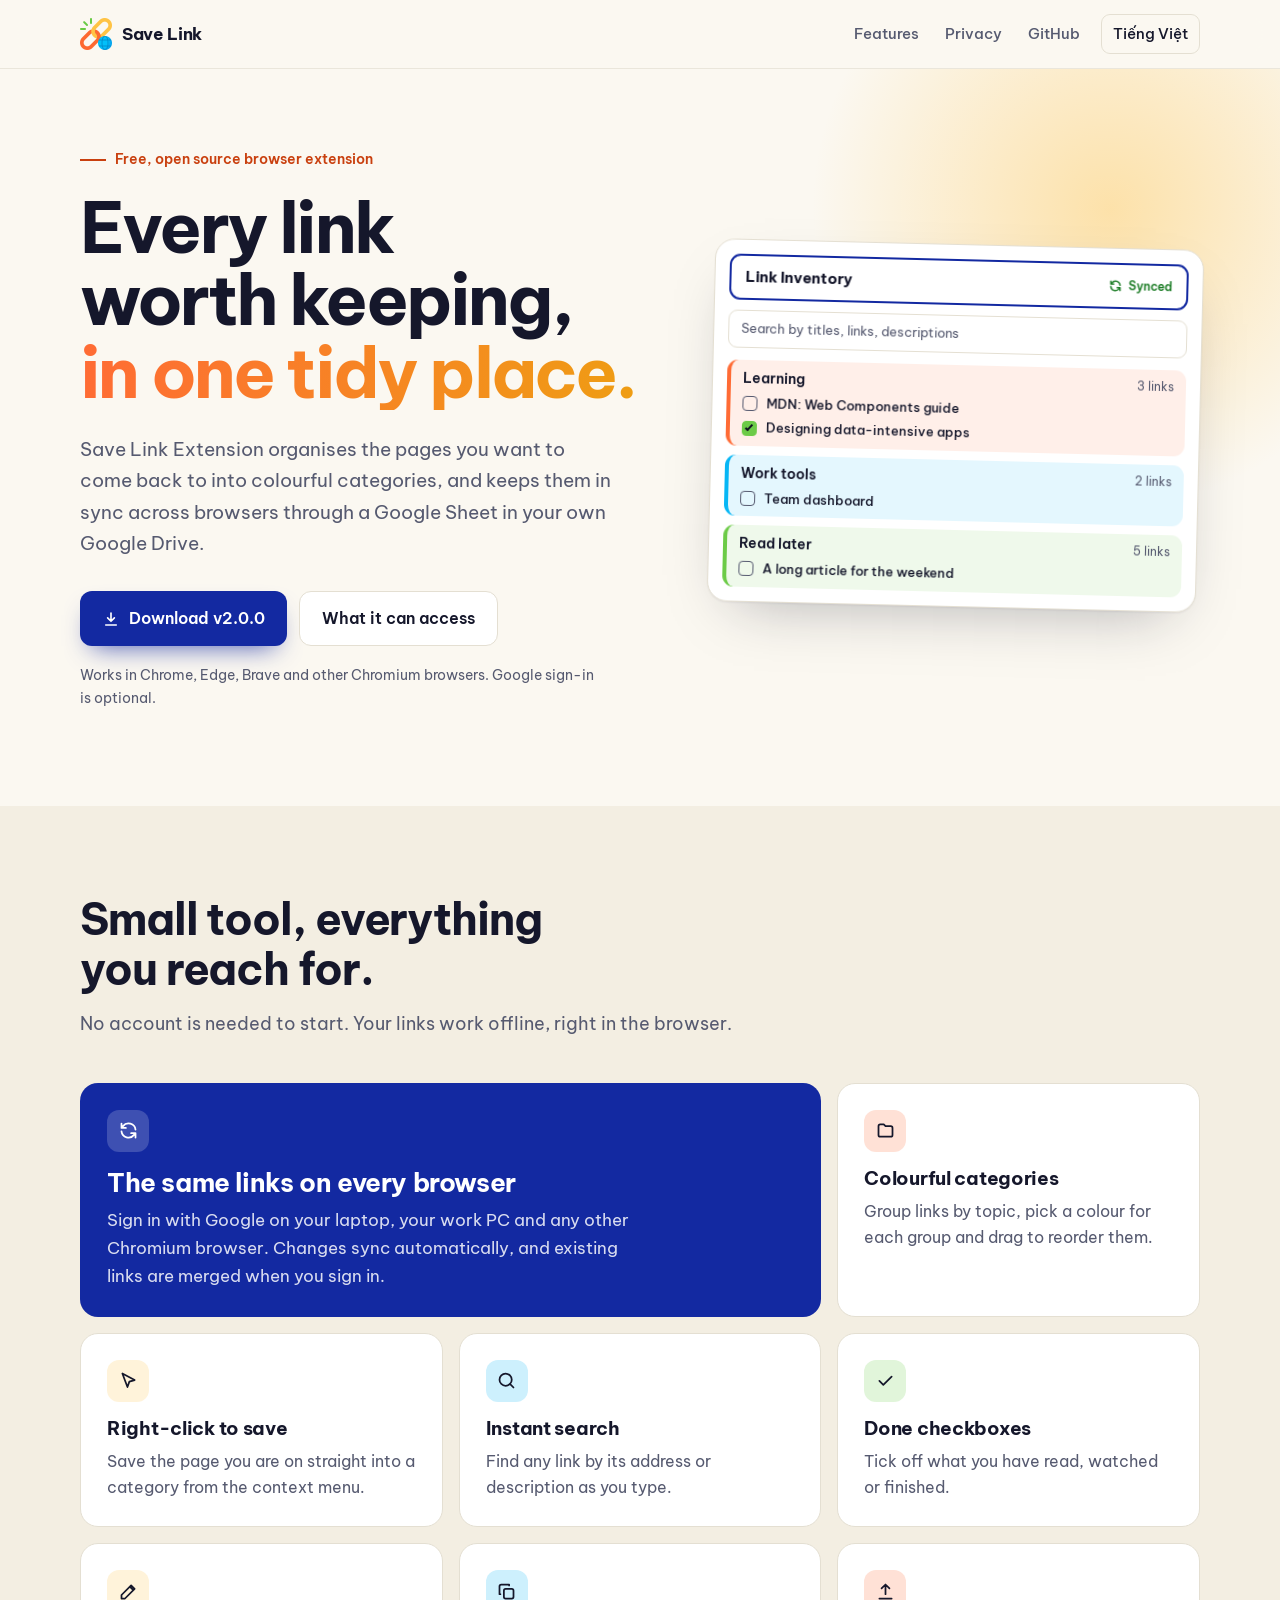
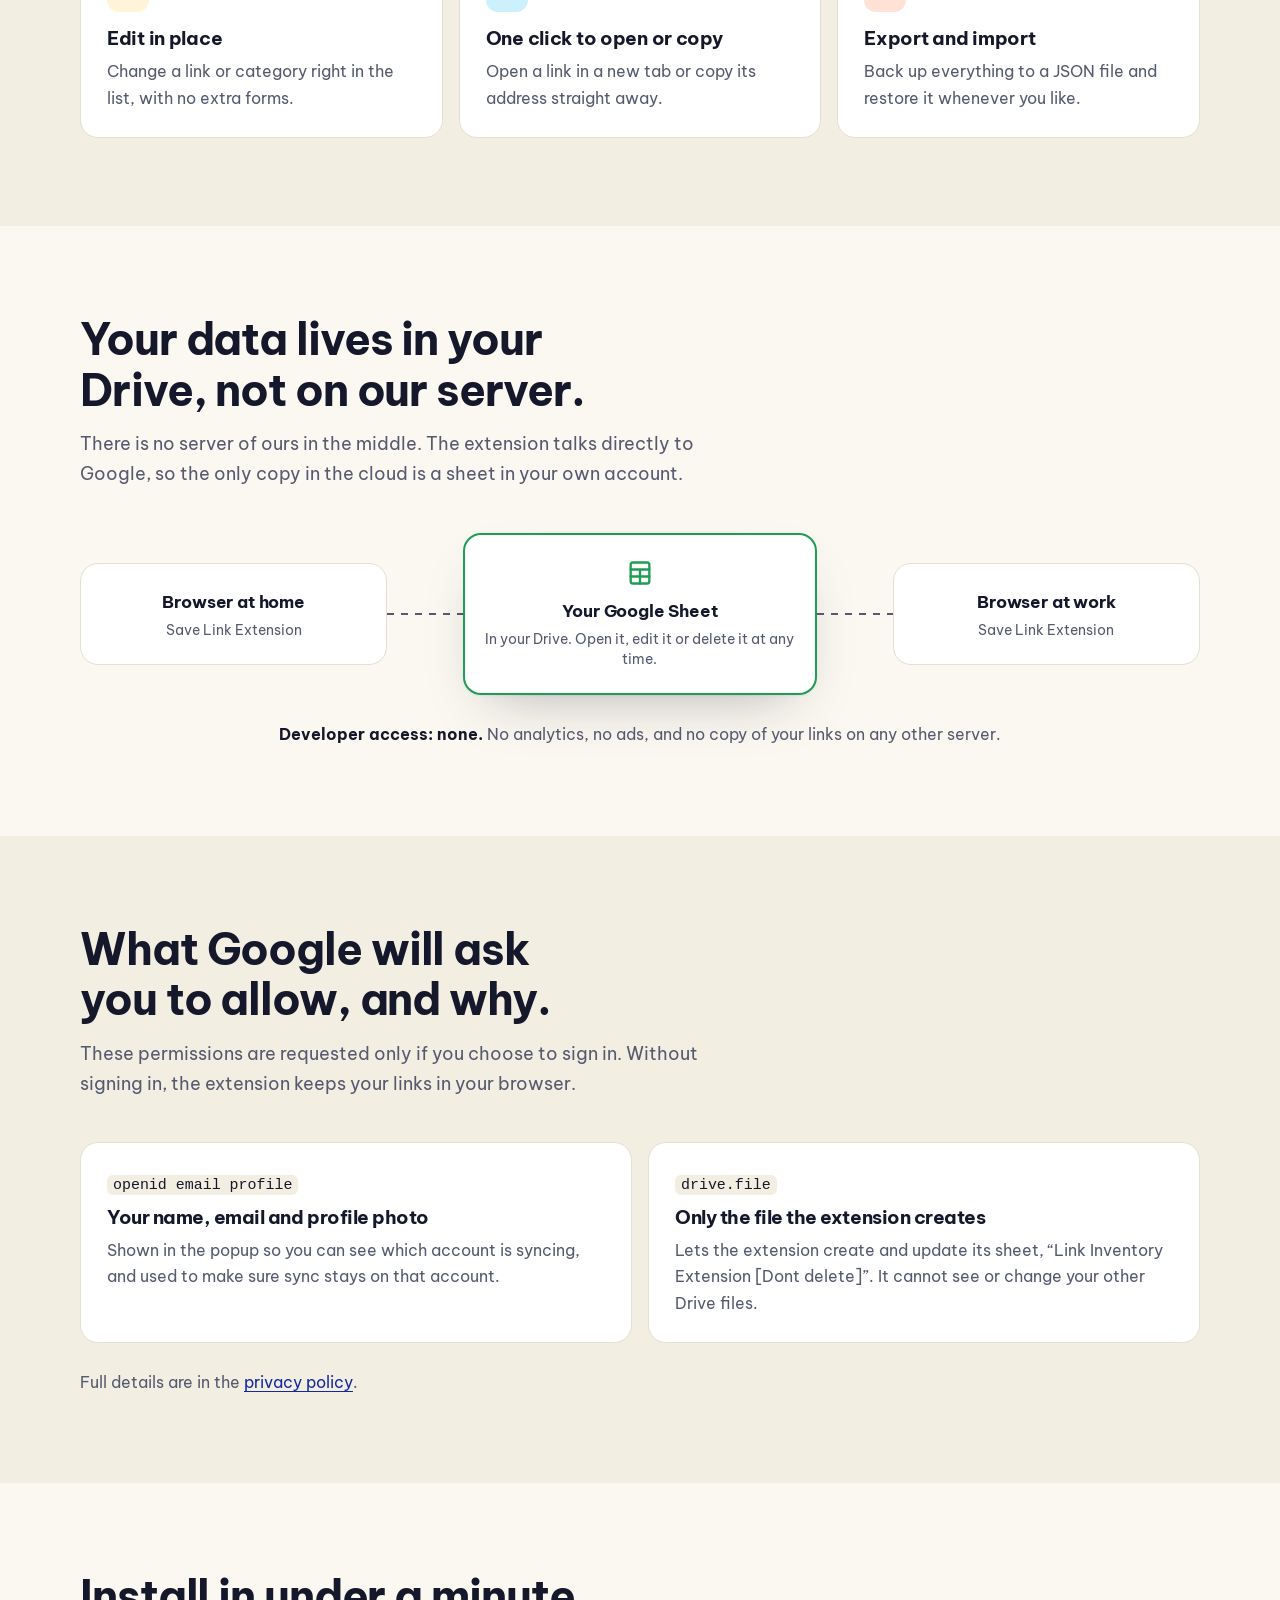
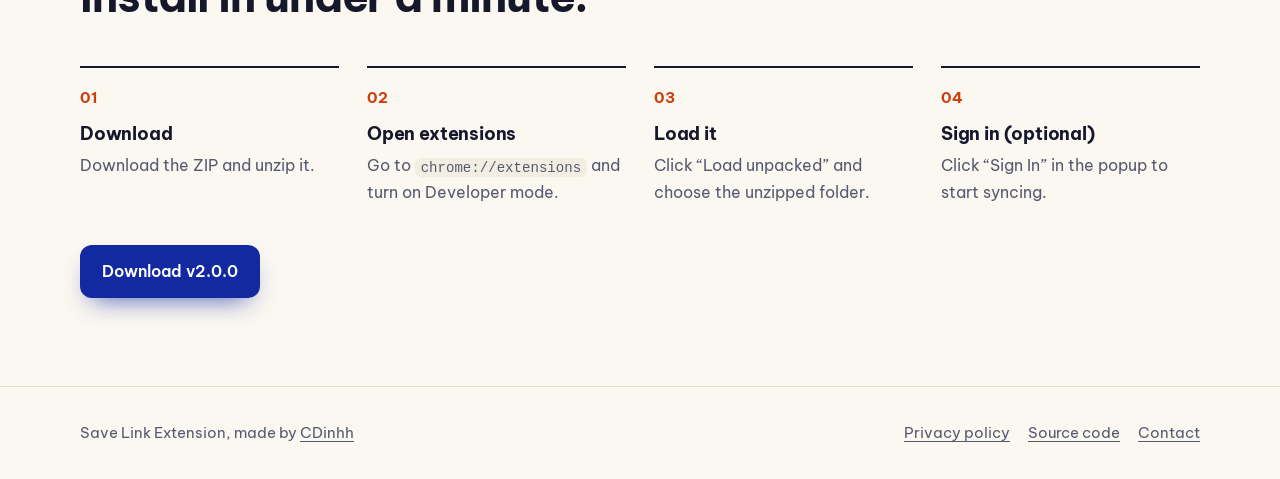
==== docs/index.html @ a23e81cb "Add home page and privacy policy for Google OAuth" ====
<!DOCTYPE html>
<html lang="en">

<head>
    <meta charset="UTF-8">
    <meta name="viewport" content="width=device-width, initial-scale=1">
    <title>Save Link Extension: keep every link in one tidy place</title>
    <meta name="description" content="A free, open source browser extension that organises your links into categories and syncs them through a Google Sheet in your own Google Drive.">
    <link rel="canonical" href="https://cdinhh.github.io/Extension-Save-Link/">
    <link rel="alternate" hreflang="en" href="https://cdinhh.github.io/Extension-Save-Link/">
    <link rel="alternate" hreflang="vi" href="https://cdinhh.github.io/Extension-Save-Link/vi/">
    <meta property="og:title" content="Save Link Extension">
    <meta property="og:description" content="Organise your links into categories and sync them through a Google Sheet in your own Drive.">
    <meta property="og:image" content="https://cdinhh.github.io/Extension-Save-Link/logo.png">
    <link rel="icon" type="image/png" href="logo.png">
    <link rel="preconnect" href="https://fonts.googleapis.com">
    <link rel="preconnect" href="https://fonts.gstatic.com" crossorigin>
    <link rel="stylesheet" href="https://fonts.googleapis.com/css2?family=Be+Vietnam+Pro:wght@400;500;600;700&display=swap">
    <link rel="stylesheet" href="style.css">
</head>

<body>
    <a class="skip" href="#main">Skip to content</a>

    <header class="site-head">
        <div class="wrap">
            <a class="mark" href="./"><img src="logo.png" alt="" width="32" height="32"><span>Save Link</span></a>
            <nav class="nav" aria-label="Main">
                <a href="#features">Features</a>
                <a href="privacy.html">Privacy</a>
                <a href="https://github.com/CDinhh/Extension-Save-Link">GitHub</a>
                <a class="lang" href="vi/" hreflang="vi" lang="vi">Tiếng Việt</a>
            </nav>
        </div>
    </header>

    <main id="main">
        <section class="hero">
            <div class="wrap">
                <div>
                    <p class="eyebrow">Free, open source browser extension</p>
                    <h1>Every link worth keeping, <em>in one tidy place.</em></h1>
                    <p class="lede">Save Link Extension organises the pages you want to come back to into colourful categories, and keeps them in sync across browsers through a Google Sheet in your own Google Drive.</p>
                    <div class="cta">
                        <a class="btn btn-primary" href="https://github.com/CDinhh/Extension-Save-Link/archive/refs/tags/v2.0.0.zip">
                            <svg viewBox="0 0 24 24" fill="none" stroke="currentColor" stroke-width="2.2" stroke-linecap="round" stroke-linejoin="round" aria-hidden="true"><path d="M12 4v11m0 0 4.5-4.5M12 15l-4.5-4.5M5 20h14"/></svg>
                            Download v2.0.0
                        </a>
                        <a class="btn btn-ghost" href="#permissions">What it can access</a>
                    </div>
                    <p class="fine">Works in Chrome, Edge, Brave and other Chromium browsers. Google sign-in is optional.</p>
                </div>

                <div class="mock" role="img" aria-label="Illustration of the extension popup: three coloured categories of links, one newly added and one ticked as done, with a Synced status.">
                    <div class="mock-head">
                        Link Inventory
                        <span class="sync-pill">
                            <svg viewBox="0 0 24 24" fill="none" stroke="currentColor" stroke-width="2.4" stroke-linecap="round" stroke-linejoin="round" aria-hidden="true"><path d="M20 11a8 8 0 0 0-14.3-4L4 9m0-5v5h5M4 13a8 8 0 0 0 14.3 4l1.7-2m0 5v-5h-5"/></svg>
                            Synced
                        </span>
                    </div>
                    <div class="mock-search">Search by titles, links, descriptions</div>
                    <div class="cat" style="--c: var(--orange)">
                        <div class="cat-name">Learning <span>3 links</span></div>
                        <div class="row new"><i class="box"></i><b>MDN: Web Components guide</b></div>
                        <div class="row"><i class="box on"></i><b>Designing data-intensive apps</b></div>
                    </div>
                    <div class="cat" style="--c: var(--sky)">
                        <div class="cat-name">Work tools <span>2 links</span></div>
                        <div class="row"><i class="box"></i><b>Team dashboard</b></div>
                    </div>
                    <div class="cat" style="--c: var(--green)">
                        <div class="cat-name">Read later <span>5 links</span></div>
                        <div class="row"><i class="box"></i><b>A long article for the weekend</b></div>
                    </div>
                </div>
            </div>
        </section>

        <section class="section alt" id="features">
            <div class="wrap">
                <div class="section-head in">
                    <h2>Small tool, everything you reach for.</h2>
                    <p>No account is needed to start. Your links work offline, right in the browser.</p>
                </div>
                <div class="bento">
                    <article class="tile wide in">
                        <div class="ico"><svg viewBox="0 0 24 24" fill="none" stroke="currentColor" stroke-width="2" stroke-linecap="round" stroke-linejoin="round" aria-hidden="true"><path d="M20 11a8 8 0 0 0-14.3-4L4 9m0-5v5h5M4 13a8 8 0 0 0 14.3 4l1.7-2m0 5v-5h-5"/></svg></div>
                        <h3>The same links on every browser</h3>
                        <p>Sign in with Google on your laptop, your work PC and any other Chromium browser. Changes sync automatically, and existing links are merged when you sign in.</p>
                    </article>
                    <article class="tile in" style="--c: var(--orange)">
                        <div class="ico"><svg viewBox="0 0 24 24" fill="none" stroke="currentColor" stroke-width="2" stroke-linecap="round" stroke-linejoin="round" aria-hidden="true"><path d="M4 7a2 2 0 0 1 2-2h4l2 2h6a2 2 0 0 1 2 2v8a2 2 0 0 1-2 2H6a2 2 0 0 1-2-2z"/></svg></div>
                        <h3>Colourful categories</h3>
                        <p>Group links by topic, pick a colour for each group and drag to reorder them.</p>
                    </article>
                    <article class="tile in" style="--c: var(--yellow)">
                        <div class="ico"><svg viewBox="0 0 24 24" fill="none" stroke="currentColor" stroke-width="2" stroke-linecap="round" stroke-linejoin="round" aria-hidden="true"><path d="m5 4 14 7.5-6 1.8-2.2 6.2z"/></svg></div>
                        <h3>Right-click to save</h3>
                        <p>Save the page you are on straight into a category from the context menu.</p>
                    </article>
                    <article class="tile in" style="--c: var(--sky)">
                        <div class="ico"><svg viewBox="0 0 24 24" fill="none" stroke="currentColor" stroke-width="2" stroke-linecap="round" stroke-linejoin="round" aria-hidden="true"><circle cx="11" cy="11" r="7"/><path d="m20 20-3.8-3.8"/></svg></div>
                        <h3>Instant search</h3>
                        <p>Find any link by its address or description as you type.</p>
                    </article>
                    <article class="tile in" style="--c: var(--green)">
                        <div class="ico"><svg viewBox="0 0 24 24" fill="none" stroke="currentColor" stroke-width="2" stroke-linecap="round" stroke-linejoin="round" aria-hidden="true"><path d="m5 12.5 4.5 4.5L19 7.5"/></svg></div>
                        <h3>Done checkboxes</h3>
                        <p>Tick off what you have read, watched or finished.</p>
                    </article>
                    <article class="tile in" style="--c: var(--yellow)">
                        <div class="ico"><svg viewBox="0 0 24 24" fill="none" stroke="currentColor" stroke-width="2" stroke-linecap="round" stroke-linejoin="round" aria-hidden="true"><path d="M4 20h4L19 9l-4-4L4 16zM13.5 6.5l4 4"/></svg></div>
                        <h3>Edit in place</h3>
                        <p>Change a link or category right in the list, with no extra forms.</p>
                    </article>
                    <article class="tile in" style="--c: var(--sky)">
                        <div class="ico"><svg viewBox="0 0 24 24" fill="none" stroke="currentColor" stroke-width="2" stroke-linecap="round" stroke-linejoin="round" aria-hidden="true"><rect x="9" y="9" width="11" height="11" rx="2"/><path d="M5 15H4V6a2 2 0 0 1 2-2h9v1"/></svg></div>
                        <h3>One click to open or copy</h3>
                        <p>Open a link in a new tab or copy its address straight away.</p>
                    </article>
                    <article class="tile in" style="--c: var(--orange)">
                        <div class="ico"><svg viewBox="0 0 24 24" fill="none" stroke="currentColor" stroke-width="2" stroke-linecap="round" stroke-linejoin="round" aria-hidden="true"><path d="M12 15V4m0 0L7.5 8.5M12 4l4.5 4.5M5 20h14"/></svg></div>
                        <h3>Export and import</h3>
                        <p>Back up everything to a JSON file and restore it whenever you like.</p>
                    </article>
                </div>
            </div>
        </section>

        <section class="section" id="sync">
            <div class="wrap">
                <div class="section-head in">
                    <h2>Your data lives in your Drive, not on our server.</h2>
                    <p>There is no server of ours in the middle. The extension talks directly to Google, so the only copy in the cloud is a sheet in your own account.</p>
                </div>
                <div class="flow in">
                    <div class="node">
                        <strong>Browser at home</strong>
                        <small>Save Link Extension</small>
                    </div>
                    <div class="pipe" aria-hidden="true"></div>
                    <div class="node home">
                        <svg viewBox="0 0 24 24" fill="none" stroke="#1f9d55" stroke-width="2" stroke-linecap="round" stroke-linejoin="round" aria-hidden="true"><rect x="4" y="3" width="16" height="18" rx="2"/><path d="M4 9h16M4 15h16M12 9v12"/></svg>
                        <strong>Your Google Sheet</strong>
                        <small>In your Drive. Open it, edit it or delete it at any time.</small>
                    </div>
                    <div class="pipe rev" aria-hidden="true"></div>
                    <div class="node">
                        <strong>Browser at work</strong>
                        <small>Save Link Extension</small>
                    </div>
                </div>
                <p class="no-server in"><b>Developer access: none.</b> No analytics, no ads, and no copy of your links on any other server.</p>
            </div>
        </section>

        <section class="section alt" id="permissions">
            <div class="wrap">
                <div class="section-head in">
                    <h2>What Google will ask you to allow, and why.</h2>
                    <p>These permissions are requested only if you choose to sign in. Without signing in, the extension keeps your links in your browser.</p>
                </div>
                <div class="perm">
                    <article class="in">
                        <code>openid email profile</code>
                        <h3>Your name, email and profile photo</h3>
                        <p>Shown in the popup so you can see which account is syncing, and used to make sure sync stays on that account.</p>
                    </article>
                    <article class="in">
                        <code>drive.file</code>
                        <h3>Only the file the extension creates</h3>
                        <p>Lets the extension create and update its sheet, “Link Inventory Extension [Dont delete]”. It cannot see or change your other Drive files.</p>
                    </article>
                </div>
                <p class="no-server in" style="text-align:left">Full details are in the <a href="privacy.html">privacy policy</a>.</p>
            </div>
        </section>

        <section class="section" id="install">
            <div class="wrap">
                <div class="section-head in">
                    <h2>Install in under a minute.</h2>
                </div>
                <ol class="steps in">
                    <li><b>Download</b>Download the ZIP and unzip it.</li>
                    <li><b>Open extensions</b>Go to <code>chrome://extensions</code> and turn on Developer mode.</li>
                    <li><b>Load it</b>Click “Load unpacked” and choose the unzipped folder.</li>
                    <li><b>Sign in (optional)</b>Click “Sign In” in the popup to start syncing.</li>
                </ol>
                <div class="steps-cta">
                    <a class="btn btn-primary" href="https://github.com/CDinhh/Extension-Save-Link/archive/refs/tags/v2.0.0.zip">Download v2.0.0</a>
                </div>
            </div>
        </section>
    </main>

    <footer class="site-foot">
        <div class="wrap">
            <span>Save Link Extension, made by <a href="https://github.com/CDinhh">CDinhh</a></span>
            <nav aria-label="Footer">
                <a href="privacy.html">Privacy policy</a>
                <a href="https://github.com/CDinhh/Extension-Save-Link">Source code</a>
                <a href="https://github.com/CDinhh/Extension-Save-Link/issues">Contact</a>
            </nav>
        </div>
    </footer>
</body>

</html>
---- docs/style.css ----
:root {
    color-scheme: light dark;
    --paper: #fbf8f1;
    --paper-2: #f3eee2;
    --card: #ffffff;
    --ink: #15172b;
    --muted: #565a70;
    --line: #e4dfd2;
    --brand: #1329a1;
    --brand-ink: #ffffff;
    --accent: #c9400f;
    --orange: #ff6b35;
    --yellow: #ffc247;
    --green: #6ccb47;
    --sky: #06b6f5;
    --shadow: 0 1px 2px rgb(21 23 43 / 6%), 0 24px 60px -28px rgb(21 23 43 / 35%);
    --radius: 18px;
    --sans: 'Be Vietnam Pro', 'Segoe UI Variable', 'Segoe UI', system-ui, sans-serif;
}

@media (prefers-color-scheme: dark) {
    :root {
        --paper: #0f1120;
        --paper-2: #161929;
        --card: #1a1d30;
        --ink: #f4f1e9;
        --muted: #aeb0c3;
        --line: #2c3047;
        --brand: #9fb0ff;
        --brand-ink: #0f1120;
        --accent: #ff9068;
        --shadow: 0 1px 2px rgb(0 0 0 / 30%), 0 24px 60px -28px rgb(0 0 0 / 80%);
    }
}

*, *::before, *::after { box-sizing: border-box; }

html { scroll-behavior: smooth; scroll-padding-top: 88px; -webkit-text-size-adjust: 100%; }

body {
    margin: 0;
    background: var(--paper);
    color: var(--ink);
    font: 400 17px/1.65 var(--sans);
    -webkit-font-smoothing: antialiased;
}

img, svg { display: block; max-width: 100%; }

a { color: var(--brand); text-underline-offset: 3px; text-decoration-thickness: 1px; }
a:hover { text-decoration-thickness: 2px; }
:focus-visible { outline: 3px solid var(--sky); outline-offset: 3px; border-radius: 6px; }

h1, h2, h3 { margin: 0; line-height: 1.15; letter-spacing: -.025em; font-weight: 700; text-wrap: balance; }
p { margin: 0; text-wrap: pretty; }

.wrap { width: min(1120px, 100% - 40px); margin-inline: auto; }

.skip {
    position: absolute;
    left: 16px;
    top: -60px;
    z-index: 30;
    padding: 8px 14px;
    background: var(--brand);
    color: var(--brand-ink);
    border-radius: 8px;
}
.skip:focus { top: 12px; }

/* ===== Header ===== */
.site-head {
    position: sticky;
    top: 0;
    z-index: 20;
    background: color-mix(in srgb, var(--paper) 84%, transparent);
    backdrop-filter: blur(14px);
    border-bottom: 1px solid color-mix(in srgb, var(--line) 70%, transparent);
}
.site-head .wrap { display: flex; align-items: center; gap: 12px; min-height: 68px; }

.mark {
    display: flex;
    align-items: center;
    gap: 10px;
    color: var(--ink);
    font-weight: 700;
    letter-spacing: -.02em;
    text-decoration: none;
    margin-right: auto;
}
.mark img { flex: none; width: 32px; height: 32px; transition: transform .5s cubic-bezier(.2, 1.4, .4, 1); }
.mark:hover img { transform: rotate(-14deg) scale(1.08); }

.nav { display: flex; align-items: center; gap: 4px; font-size: 15px; font-weight: 500; }
.nav a { padding: 7px 11px; border-radius: 9px; color: var(--muted); text-decoration: none; white-space: nowrap; transition: background .2s, color .2s; }
.nav a:hover { background: var(--paper-2); color: var(--ink); }
.nav a[aria-current='page'] { color: var(--ink); }
.nav .lang { border: 1px solid var(--line); margin-left: 6px; color: var(--ink); }

/* ===== Buttons ===== */
.btn {
    display: inline-flex;
    align-items: center;
    gap: 9px;
    padding: 13px 22px;
    border-radius: 12px;
    font-weight: 600;
    font-size: 16px;
    text-decoration: none;
    transition: transform .25s cubic-bezier(.2, 1.4, .4, 1), box-shadow .25s, background .2s;
}
.btn svg { width: 18px; height: 18px; }
.btn:hover { transform: translateY(-2px); }
.btn:active { transform: translateY(0); }
.btn-primary { background: var(--brand); color: var(--brand-ink); box-shadow: 0 12px 26px -12px color-mix(in srgb, var(--brand) 80%, transparent); }
.btn-ghost { color: var(--ink); border: 1px solid var(--line); background: var(--card); }

/* ===== Hero ===== */
.hero { position: relative; overflow: clip; padding: 72px 0 96px; }
.hero::before {
    content: '';
    position: absolute;
    width: 620px;
    aspect-ratio: 1;
    right: -140px;
    top: -170px;
    border-radius: 50%;
    background: radial-gradient(circle, color-mix(in srgb, var(--yellow) 42%, transparent), transparent 68%);
    pointer-events: none;
}
@media (prefers-color-scheme: dark) { .hero::before { opacity: .4; } }
.hero .wrap { position: relative; display: grid; grid-template-columns: 1.08fr .92fr; gap: 56px; align-items: center; }

.eyebrow {
    display: inline-flex;
    align-items: center;
    gap: 9px;
    margin-bottom: 20px;
    color: var(--accent);
    font-size: 14px;
    font-weight: 600;
}
.eyebrow::before { content: ''; width: 26px; height: 2px; background: currentColor; }

.hero h1 { font-size: clamp(42px, 6vw, 70px); line-height: 1.04; letter-spacing: -.04em; }
.hero h1 em { display: block; font-style: normal; background: linear-gradient(100deg, var(--orange), #ee9f12); -webkit-background-clip: text; background-clip: text; color: transparent; }
.lede { margin: 24px 0 32px; max-width: 34em; font-size: 19px; color: var(--muted); }
.cta { display: flex; flex-wrap: wrap; gap: 12px; }
.fine { margin-top: 18px; font-size: 14px; color: var(--muted); }

/* Popup mock, modelled on the real extension popup */
.mock {
    border-radius: 20px;
    background: var(--card);
    border: 1px solid var(--line);
    box-shadow: var(--shadow);
    padding: 14px;
    font-size: 14px;
    line-height: 1.35;
    transform: rotate(1.4deg);
    user-select: none;
    animation: settle .9s cubic-bezier(.2, 1.1, .3, 1) both;
}
.mock-head { display: flex; justify-content: space-between; align-items: center; padding: 11px 14px; border: 2px solid var(--brand); border-radius: 11px; font-weight: 700; font-size: 15px; }
.sync-pill { display: inline-flex; align-items: center; gap: 6px; font-size: 12px; font-weight: 600; color: #1d7d27; }
@media (prefers-color-scheme: dark) { .sync-pill { color: var(--green); } }
.sync-pill svg { width: 14px; height: 14px; animation: spin 1.2s .9s cubic-bezier(.5, 0, .3, 1) 2 both; }
.mock-search { margin: 10px 0 12px; padding: 9px 12px; color: var(--muted); border: 1px solid var(--line); border-radius: 9px; font-size: 13px; }
.cat { --c: var(--sky); margin-top: 9px; border-radius: 11px; background: color-mix(in srgb, var(--c) 11%, var(--card)); border-left: 4px solid var(--c); padding: 9px 12px; animation: rise .6s cubic-bezier(.2, 1, .3, 1) both; }
.cat:nth-of-type(1) { animation-delay: .2s; }
.cat:nth-of-type(2) { animation-delay: .35s; }
.cat:nth-of-type(3) { animation-delay: .5s; }
.cat-name { display: flex; justify-content: space-between; font-weight: 600; }
.cat-name span { color: var(--muted); font-weight: 400; font-size: 12px; }
.row { display: flex; gap: 9px; align-items: center; margin-top: 7px; color: var(--muted); font-size: 13px; }
.row b { color: var(--ink); font-weight: 500; }
.box { flex: none; width: 15px; height: 15px; border: 1.5px solid var(--muted); border-radius: 4px; }
.box.on { background: var(--green); border-color: var(--green); position: relative; animation: pop .45s 1.3s cubic-bezier(.2, 1.8, .4, 1) both; }
.box.on::after { content: ''; position: absolute; left: 4px; top: 1px; width: 4px; height: 8px; border: solid #0f1120; border-width: 0 2px 2px 0; transform: rotate(42deg); }
.row.new { animation: slip .6s 1s cubic-bezier(.2, 1, .3, 1) both; }

@keyframes settle { from { opacity: 0; transform: translateY(26px) rotate(4deg); } }
@keyframes rise { from { opacity: 0; transform: translateY(12px); } }
@keyframes slip { from { opacity: 0; transform: translateX(-12px); } }
@keyframes pop { from { transform: scale(.3); opacity: 0; } }
@keyframes spin { to { transform: rotate(360deg); } }

/* ===== Sections ===== */
.section { padding: 88px 0; }
.section.alt { background: var(--paper-2); }
.section-head { max-width: 40em; margin-bottom: 44px; }
.section-head h2 { font-size: clamp(30px, 4vw, 44px); }
.section-head p { margin-top: 14px; color: var(--muted); font-size: 18px; }

@supports (animation-timeline: view()) {
    @media (prefers-reduced-motion: no-preference) {
        .in { animation: rise linear both; animation-timeline: view(); animation-range: entry 0% entry 42%; }
    }
}

/* Feature bento */
.bento { display: grid; grid-template-columns: repeat(3, 1fr); gap: 16px; }
.tile { padding: 26px; background: var(--card); border: 1px solid var(--line); border-radius: var(--radius); transition: transform .3s cubic-bezier(.2, 1.3, .4, 1), box-shadow .3s; }
.tile:hover { transform: translateY(-4px); box-shadow: var(--shadow); }
.tile h3 { font-size: 19px; margin-bottom: 8px; letter-spacing: -.015em; }
.tile p { color: var(--muted); font-size: 16px; }
.tile.wide { grid-column: span 2; background: var(--brand); border-color: transparent; }
.tile.wide h3 { color: var(--brand-ink); font-size: 26px; }
.tile.wide p { color: color-mix(in srgb, var(--brand-ink) 84%, transparent); font-size: 17px; max-width: 32em; }
.ico { display: grid; place-items: center; width: 42px; height: 42px; margin-bottom: 16px; border-radius: 12px; background: color-mix(in srgb, var(--c, var(--sky)) 20%, transparent); color: var(--ink); }
.ico svg { width: 21px; height: 21px; }
.tile.wide .ico { background: color-mix(in srgb, var(--brand-ink) 18%, transparent); color: var(--brand-ink); }

/* Sync flow */
.flow { display: grid; grid-template-columns: 1fr 76px 1.15fr 76px 1fr; align-items: center; }
.node { padding: 24px 20px; text-align: center; background: var(--card); border: 1px solid var(--line); border-radius: var(--radius); }
.node strong { display: block; font-size: 17px; letter-spacing: -.01em; }
.node small { display: block; margin-top: 4px; color: var(--muted); font-size: 14px; line-height: 1.45; }
.node.home { border: 2px solid #1f9d55; box-shadow: var(--shadow); }
.node svg { width: 28px; height: 28px; margin: 0 auto 10px; }
.pipe { height: 2px; background: repeating-linear-gradient(90deg, var(--muted) 0 7px, transparent 7px 14px); background-size: 28px 2px; animation: flow 1.1s linear infinite; }
.pipe.rev { animation-direction: reverse; }
@keyframes flow { to { background-position-x: 28px; } }
.no-server { margin-top: 26px; text-align: center; color: var(--muted); font-size: 16px; }
.no-server b { color: var(--ink); }

/* Permissions */
.perm { display: grid; grid-template-columns: repeat(2, 1fr); gap: 16px; }
.perm article { padding: 26px; border-radius: var(--radius); background: var(--card); border: 1px solid var(--line); }
.perm h3 { font-size: 19px; margin-bottom: 8px; }
.perm p { color: var(--muted); font-size: 16px; }
code { font: 500 .88em ui-monospace, 'Cascadia Code', Consolas, monospace; padding: .12em .4em; border-radius: 6px; background: var(--paper-2); overflow-wrap: anywhere; }
.perm code { display: inline-block; margin-bottom: 12px; }

/* Install steps */
.steps { display: grid; grid-template-columns: repeat(4, 1fr); gap: 28px; margin: 0; padding: 0; list-style: none; counter-reset: s; }
.steps li { counter-increment: s; padding-top: 18px; border-top: 2px solid var(--ink); color: var(--muted); font-size: 16px; }
.steps li::before { content: counter(s, decimal-leading-zero); display: block; margin-bottom: 8px; color: var(--accent); font-weight: 700; font-size: 15px; }
.steps b { display: block; margin-bottom: 4px; color: var(--ink); font-size: 18px; letter-spacing: -.01em; }
.steps-cta { margin-top: 40px; }

/* ===== Policy page ===== */
.doc-hero { padding: 64px 0 44px; }
.doc-hero h1 { font-size: clamp(38px, 5vw, 58px); letter-spacing: -.035em; }
.doc-hero .meta { margin-top: 14px; color: var(--muted); font-size: 15px; }

.promises { display: grid; grid-template-columns: repeat(3, 1fr); gap: 14px; margin-top: 34px; }
.promises div { --c: var(--green); padding: 18px 20px; background: var(--card); border: 1px solid var(--line); border-top: 3px solid var(--c); border-radius: 14px; font-size: 15px; color: var(--muted); line-height: 1.5; }
.promises b { display: block; color: var(--ink); font-size: 17px; letter-spacing: -.01em; margin-bottom: 3px; }

.doc { display: grid; grid-template-columns: 230px minmax(0, 1fr); gap: 56px; align-items: start; padding-bottom: 96px; }
.toc { position: sticky; top: 92px; font-size: 14.5px; }
.toc ol { margin: 0; padding: 0; list-style: none; border-left: 1px solid var(--line); }
.toc a { display: block; padding: 5px 0 5px 14px; margin-left: -1px; border-left: 2px solid transparent; color: var(--muted); text-decoration: none; line-height: 1.4; transition: color .2s, border-color .2s; }
.toc a:hover { color: var(--ink); border-color: var(--orange); }

.prose { max-width: 720px; }
.prose section + section { margin-top: 48px; }
.prose h2 { font-size: 26px; margin-bottom: 14px; }
.prose p + p, .prose p + ul, .prose ul + p, .prose p + .table-wrap, .prose .table-wrap + p { margin-top: 14px; }
.prose ul { padding-left: 20px; margin-bottom: 0; }
.prose li + li { margin-top: 8px; }
.prose li::marker { color: var(--orange); }

.table-wrap { overflow-x: auto; border: 1px solid var(--line); border-radius: 14px; background: var(--card); }
table { width: 100%; border-collapse: collapse; font-size: 15px; line-height: 1.5; }
th, td { padding: 13px 16px; text-align: left; vertical-align: top; }
thead th { font-size: 13px; font-weight: 600; color: var(--muted); background: var(--paper-2); }
tbody tr + tr th, tbody tr + tr td { border-top: 1px solid var(--line); }
tbody th { font-weight: 600; min-width: 150px; }
td { min-width: 170px; color: var(--muted); }

.callout { margin-top: 16px; padding: 18px 20px; border-left: 3px solid var(--brand); background: color-mix(in srgb, var(--brand) 8%, transparent); border-radius: 0 12px 12px 0; font-size: 16px; }

/* ===== Footer ===== */
.site-foot { padding: 34px 0; border-top: 1px solid var(--line); color: var(--muted); font-size: 14.5px; }
.site-foot .wrap { display: flex; flex-wrap: wrap; gap: 8px 22px; align-items: center; justify-content: space-between; }
.site-foot nav { display: flex; flex-wrap: wrap; gap: 6px 18px; }
.site-foot a { color: var(--muted); }
.site-foot a:hover { color: var(--ink); }

/* ===== Responsive ===== */
@media (max-width: 920px) {
    .hero { padding: 48px 0 72px; }
    .hero .wrap { grid-template-columns: 1fr; gap: 48px; }
    .mock { transform: none; }
    .bento { grid-template-columns: repeat(2, 1fr); }
    .tile:last-child { grid-column: span 2; }
    .steps { grid-template-columns: repeat(2, 1fr); }
    .doc { grid-template-columns: minmax(0, 1fr); gap: 28px; }
    .toc { position: static; }
    .toc ol { columns: 2; column-gap: 16px; }
    .toc li { break-inside: avoid; }
}

@media (max-width: 640px) {
    body { font-size: 16px; }
    .wrap { width: calc(100% - 32px); }
    .section { padding: 64px 0; }
    .site-head .wrap { min-height: 60px; gap: 4px; }
    .mark { font-size: 15px; gap: 8px; }
    .mark span { display: none; }
    .nav { font-size: 14px; }
    .nav a { padding: 6px 8px; }
    .nav a[href*='github.com'] { display: none; }
    .lede { font-size: 17px; }
    .bento, .perm, .steps, .promises { grid-template-columns: 1fr; }
    .tile.wide, .tile:last-child { grid-column: auto; }
    .cta .btn { flex: 1 1 100%; justify-content: center; }
    .flow { grid-template-columns: 1fr; }
    .pipe { justify-self: center; width: 2px; height: 34px; background: repeating-linear-gradient(0deg, var(--muted) 0 7px, transparent 7px 14px); animation: none; }
    .toc ol { columns: 1; }
}

@media (prefers-reduced-motion: reduce) {
    *, *::before, *::after { animation: none !important; transition: none !important; }
    html { scroll-behavior: auto; }
}
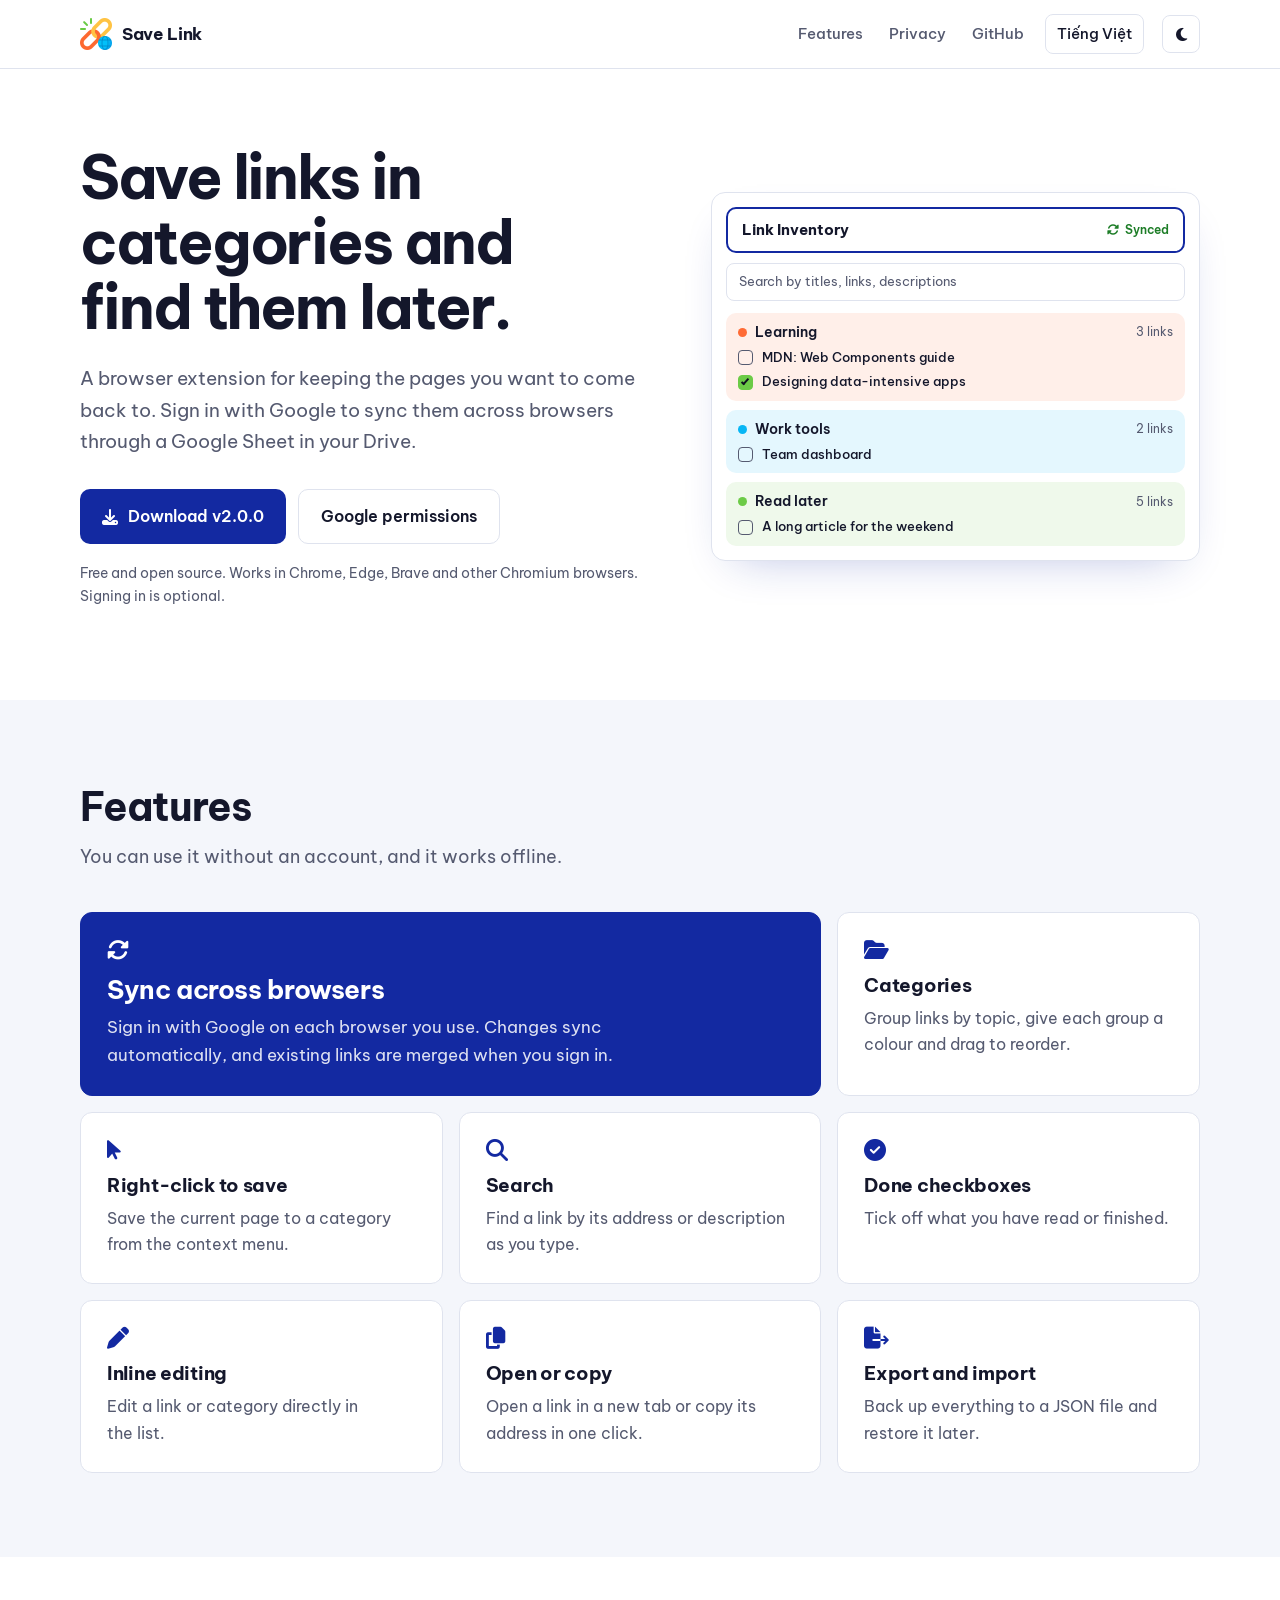
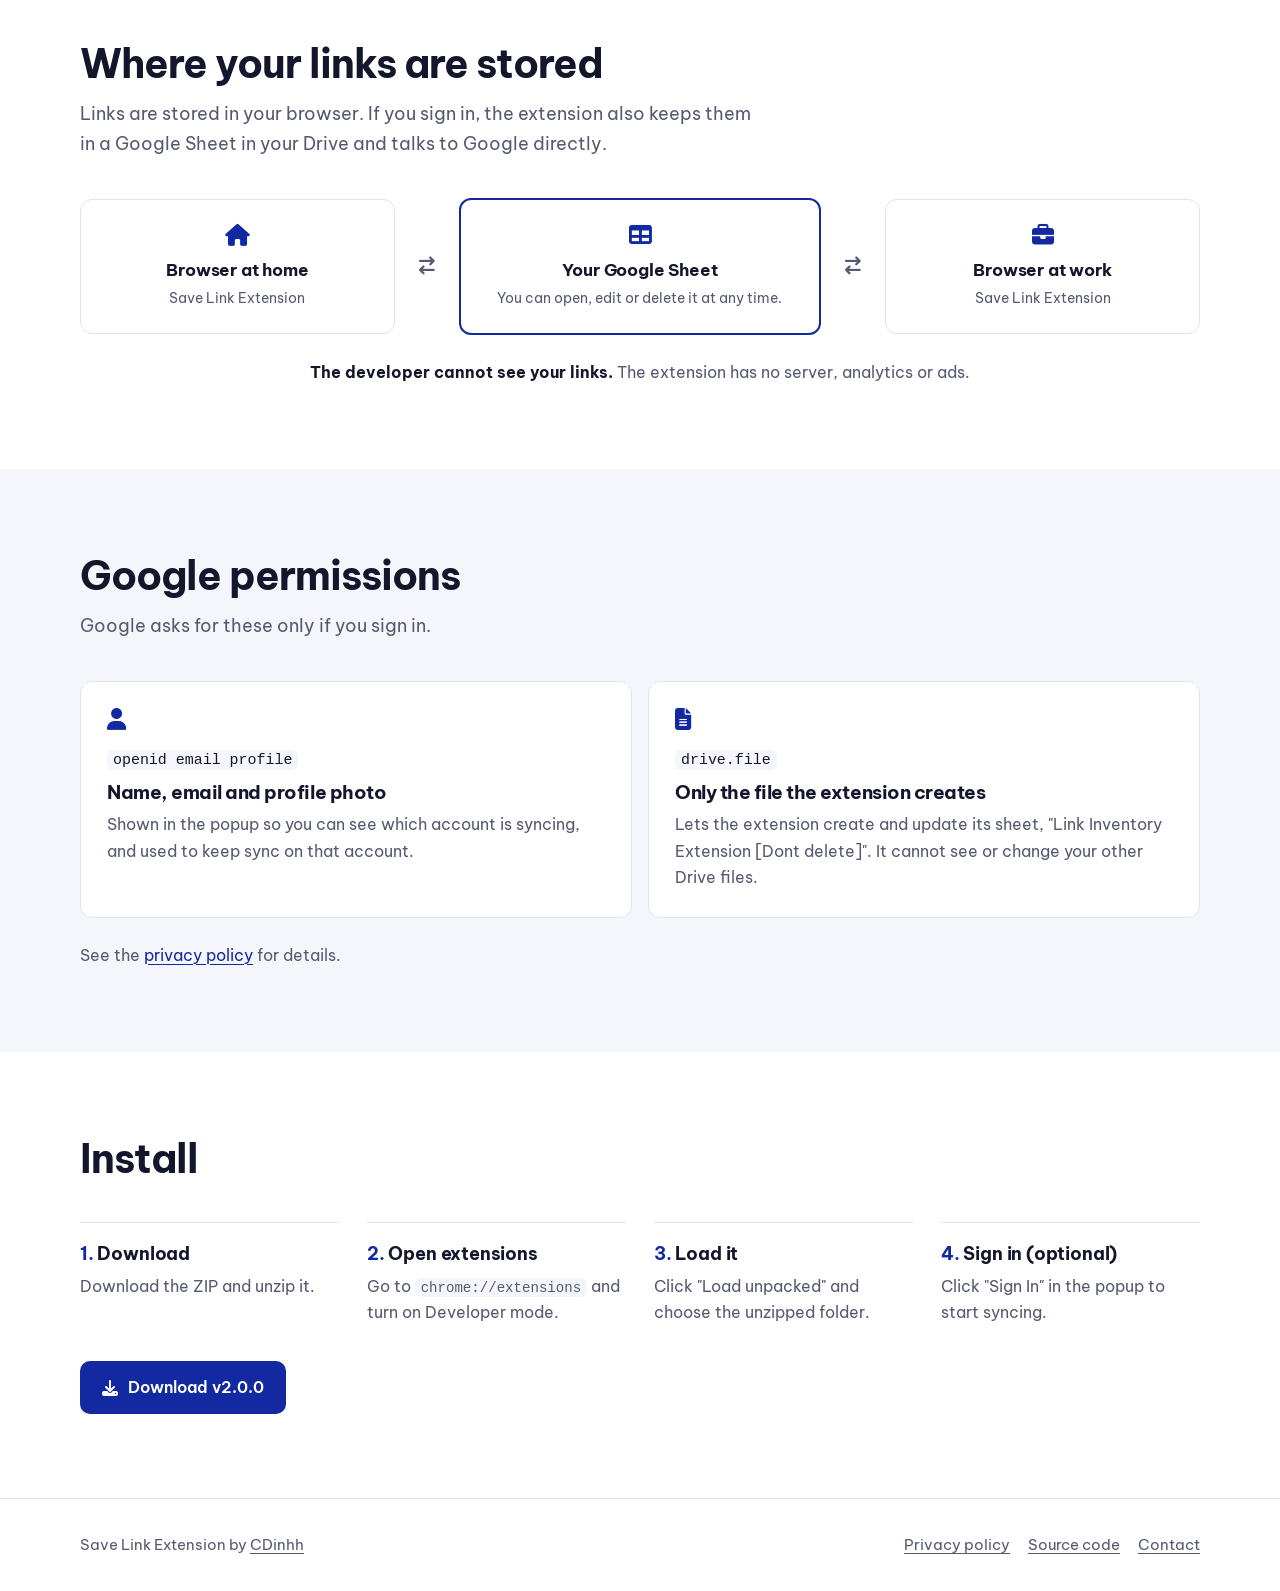
==== commit cef43821: "Add light and dark themes, use Font Awesome icons on the site" ====
--- a/docs/index.html
+++ b/docs/index.html
@@ -4,15 +4,16 @@
 <head>
     <meta charset="UTF-8">
     <meta name="viewport" content="width=device-width, initial-scale=1">
-    <title>Save Link Extension: keep every link in one tidy place</title>
-    <meta name="description" content="A free, open source browser extension that organises your links into categories and syncs them through a Google Sheet in your own Google Drive.">
+    <title>Save Link Extension</title>
+    <meta name="description" content="A free, open source browser extension for saving links into categories and syncing them through a Google Sheet in your own Google Drive.">
     <link rel="canonical" href="https://cdinhh.github.io/Extension-Save-Link/">
     <link rel="alternate" hreflang="en" href="https://cdinhh.github.io/Extension-Save-Link/">
     <link rel="alternate" hreflang="vi" href="https://cdinhh.github.io/Extension-Save-Link/vi/">
     <meta property="og:title" content="Save Link Extension">
-    <meta property="og:description" content="Organise your links into categories and sync them through a Google Sheet in your own Drive.">
+    <meta property="og:description" content="Save links into categories and sync them through a Google Sheet in your own Drive.">
     <meta property="og:image" content="https://cdinhh.github.io/Extension-Save-Link/logo.png">
     <link rel="icon" type="image/png" href="logo.png">
+    <script src="theme.js"></script>
     <link rel="preconnect" href="https://fonts.googleapis.com">
     <link rel="preconnect" href="https://fonts.gstatic.com" crossorigin>
     <link rel="stylesheet" href="https://fonts.googleapis.com/css2?family=Be+Vietnam+Pro:wght@400;500;600;700&display=swap">
@@ -24,13 +25,14 @@
 
     <header class="site-head">
         <div class="wrap">
-            <a class="mark" href="./"><img src="logo.png" alt="" width="32" height="32"><span>Save Link</span></a>
+            <a class="mark" href="./"><img src="logo.png" alt="Save Link" width="32" height="32"><span>Save Link</span></a>
             <nav class="nav" aria-label="Main">
                 <a href="#features">Features</a>
                 <a href="privacy.html">Privacy</a>
                 <a href="https://github.com/CDinhh/Extension-Save-Link">GitHub</a>
                 <a class="lang" href="vi/" hreflang="vi" lang="vi">Tiếng Việt</a>
             </nav>
+            <button class="theme-toggle" type="button" hidden aria-pressed="false" aria-label="Dark mode" title="Dark mode"><i class="fa-solid fa-moon" aria-hidden="true"></i><i class="fa-solid fa-sun" aria-hidden="true"></i></button>
         </div>
     </header>
 
@@ -38,40 +40,33 @@
         <section class="hero">
             <div class="wrap">
                 <div>
-                    <p class="eyebrow">Free, open source browser extension</p>
-                    <h1>Every link worth keeping, <em>in one tidy place.</em></h1>
-                    <p class="lede">Save Link Extension organises the pages you want to come back to into colourful categories, and keeps them in sync across browsers through a Google Sheet in your own Google Drive.</p>
+                    <h1>Save links in categories and find them later.</h1>
+                    <p class="lede">A browser extension for keeping the pages you want to come back to. Sign in with Google to sync them across browsers through a Google Sheet in your Drive.</p>
                     <div class="cta">
-                        <a class="btn btn-primary" href="https://github.com/CDinhh/Extension-Save-Link/archive/refs/tags/v2.0.0.zip">
-                            <svg viewBox="0 0 24 24" fill="none" stroke="currentColor" stroke-width="2.2" stroke-linecap="round" stroke-linejoin="round" aria-hidden="true"><path d="M12 4v11m0 0 4.5-4.5M12 15l-4.5-4.5M5 20h14"/></svg>
-                            Download v2.0.0
-                        </a>
-                        <a class="btn btn-ghost" href="#permissions">What it can access</a>
-                    </div>
-                    <p class="fine">Works in Chrome, Edge, Brave and other Chromium browsers. Google sign-in is optional.</p>
+                        <a class="btn btn-primary" href="https://github.com/CDinhh/Extension-Save-Link/archive/refs/tags/v2.0.0.zip"><i class="fa-solid fa-download" aria-hidden="true"></i>Download v2.0.0</a>
+                        <a class="btn btn-ghost" href="#permissions">Google permissions</a>
+                    </div>
+                    <p class="fine">Free and open source. Works in Chrome, Edge, Brave and other Chromium browsers. Signing in is optional.</p>
                 </div>
 
                 <div class="mock" role="img" aria-label="Illustration of the extension popup: three coloured categories of links, one newly added and one ticked as done, with a Synced status.">
                     <div class="mock-head">
                         Link Inventory
-                        <span class="sync-pill">
-                            <svg viewBox="0 0 24 24" fill="none" stroke="currentColor" stroke-width="2.4" stroke-linecap="round" stroke-linejoin="round" aria-hidden="true"><path d="M20 11a8 8 0 0 0-14.3-4L4 9m0-5v5h5M4 13a8 8 0 0 0 14.3 4l1.7-2m0 5v-5h-5"/></svg>
-                            Synced
-                        </span>
+                        <span class="sync-pill"><i class="fa-solid fa-rotate" aria-hidden="true"></i>Synced</span>
                     </div>
                     <div class="mock-search">Search by titles, links, descriptions</div>
                     <div class="cat" style="--c: var(--orange)">
                         <div class="cat-name">Learning <span>3 links</span></div>
-                        <div class="row new"><i class="box"></i><b>MDN: Web Components guide</b></div>
-                        <div class="row"><i class="box on"></i><b>Designing data-intensive apps</b></div>
+                        <div class="row new"><i class="box"></i>MDN: Web Components guide</div>
+                        <div class="row"><i class="box on"></i>Designing data-intensive apps</div>
                     </div>
                     <div class="cat" style="--c: var(--sky)">
                         <div class="cat-name">Work tools <span>2 links</span></div>
-                        <div class="row"><i class="box"></i><b>Team dashboard</b></div>
+                        <div class="row"><i class="box"></i>Team dashboard</div>
                     </div>
                     <div class="cat" style="--c: var(--green)">
                         <div class="cat-name">Read later <span>5 links</span></div>
-                        <div class="row"><i class="box"></i><b>A long article for the weekend</b></div>
+                        <div class="row"><i class="box"></i>A long article for the weekend</div>
                     </div>
                 </div>
             </div>
@@ -80,49 +75,49 @@
         <section class="section alt" id="features">
             <div class="wrap">
                 <div class="section-head in">
-                    <h2>Small tool, everything you reach for.</h2>
-                    <p>No account is needed to start. Your links work offline, right in the browser.</p>
+                    <h2>Features</h2>
+                    <p>You can use it without an account, and it works offline.</p>
                 </div>
                 <div class="bento">
                     <article class="tile wide in">
-                        <div class="ico"><svg viewBox="0 0 24 24" fill="none" stroke="currentColor" stroke-width="2" stroke-linecap="round" stroke-linejoin="round" aria-hidden="true"><path d="M20 11a8 8 0 0 0-14.3-4L4 9m0-5v5h5M4 13a8 8 0 0 0 14.3 4l1.7-2m0 5v-5h-5"/></svg></div>
-                        <h3>The same links on every browser</h3>
-                        <p>Sign in with Google on your laptop, your work PC and any other Chromium browser. Changes sync automatically, and existing links are merged when you sign in.</p>
-                    </article>
-                    <article class="tile in" style="--c: var(--orange)">
-                        <div class="ico"><svg viewBox="0 0 24 24" fill="none" stroke="currentColor" stroke-width="2" stroke-linecap="round" stroke-linejoin="round" aria-hidden="true"><path d="M4 7a2 2 0 0 1 2-2h4l2 2h6a2 2 0 0 1 2 2v8a2 2 0 0 1-2 2H6a2 2 0 0 1-2-2z"/></svg></div>
-                        <h3>Colourful categories</h3>
-                        <p>Group links by topic, pick a colour for each group and drag to reorder them.</p>
-                    </article>
-                    <article class="tile in" style="--c: var(--yellow)">
-                        <div class="ico"><svg viewBox="0 0 24 24" fill="none" stroke="currentColor" stroke-width="2" stroke-linecap="round" stroke-linejoin="round" aria-hidden="true"><path d="m5 4 14 7.5-6 1.8-2.2 6.2z"/></svg></div>
+                        <i class="icon fa-solid fa-rotate" aria-hidden="true"></i>
+                        <h3>Sync across browsers</h3>
+                        <p>Sign in with Google on each browser you use. Changes sync automatically, and existing links are merged when you sign in.</p>
+                    </article>
+                    <article class="tile in">
+                        <i class="icon fa-solid fa-folder-open" aria-hidden="true"></i>
+                        <h3>Categories</h3>
+                        <p>Group links by topic, give each group a colour and drag to reorder.</p>
+                    </article>
+                    <article class="tile in">
+                        <i class="icon fa-solid fa-arrow-pointer" aria-hidden="true"></i>
                         <h3>Right-click to save</h3>
-                        <p>Save the page you are on straight into a category from the context menu.</p>
-                    </article>
-                    <article class="tile in" style="--c: var(--sky)">
-                        <div class="ico"><svg viewBox="0 0 24 24" fill="none" stroke="currentColor" stroke-width="2" stroke-linecap="round" stroke-linejoin="round" aria-hidden="true"><circle cx="11" cy="11" r="7"/><path d="m20 20-3.8-3.8"/></svg></div>
-                        <h3>Instant search</h3>
-                        <p>Find any link by its address or description as you type.</p>
-                    </article>
-                    <article class="tile in" style="--c: var(--green)">
-                        <div class="ico"><svg viewBox="0 0 24 24" fill="none" stroke="currentColor" stroke-width="2" stroke-linecap="round" stroke-linejoin="round" aria-hidden="true"><path d="m5 12.5 4.5 4.5L19 7.5"/></svg></div>
+                        <p>Save the current page to a category from the context menu.</p>
+                    </article>
+                    <article class="tile in">
+                        <i class="icon fa-solid fa-magnifying-glass" aria-hidden="true"></i>
+                        <h3>Search</h3>
+                        <p>Find a link by its address or description as you type.</p>
+                    </article>
+                    <article class="tile in">
+                        <i class="icon fa-solid fa-circle-check" aria-hidden="true"></i>
                         <h3>Done checkboxes</h3>
-                        <p>Tick off what you have read, watched or finished.</p>
-                    </article>
-                    <article class="tile in" style="--c: var(--yellow)">
-                        <div class="ico"><svg viewBox="0 0 24 24" fill="none" stroke="currentColor" stroke-width="2" stroke-linecap="round" stroke-linejoin="round" aria-hidden="true"><path d="M4 20h4L19 9l-4-4L4 16zM13.5 6.5l4 4"/></svg></div>
-                        <h3>Edit in place</h3>
-                        <p>Change a link or category right in the list, with no extra forms.</p>
-                    </article>
-                    <article class="tile in" style="--c: var(--sky)">
-                        <div class="ico"><svg viewBox="0 0 24 24" fill="none" stroke="currentColor" stroke-width="2" stroke-linecap="round" stroke-linejoin="round" aria-hidden="true"><rect x="9" y="9" width="11" height="11" rx="2"/><path d="M5 15H4V6a2 2 0 0 1 2-2h9v1"/></svg></div>
-                        <h3>One click to open or copy</h3>
-                        <p>Open a link in a new tab or copy its address straight away.</p>
-                    </article>
-                    <article class="tile in" style="--c: var(--orange)">
-                        <div class="ico"><svg viewBox="0 0 24 24" fill="none" stroke="currentColor" stroke-width="2" stroke-linecap="round" stroke-linejoin="round" aria-hidden="true"><path d="M12 15V4m0 0L7.5 8.5M12 4l4.5 4.5M5 20h14"/></svg></div>
+                        <p>Tick off what you have read or finished.</p>
+                    </article>
+                    <article class="tile in">
+                        <i class="icon fa-solid fa-pen" aria-hidden="true"></i>
+                        <h3>Inline editing</h3>
+                        <p>Edit a link or category directly in the list.</p>
+                    </article>
+                    <article class="tile in">
+                        <i class="icon fa-solid fa-copy" aria-hidden="true"></i>
+                        <h3>Open or copy</h3>
+                        <p>Open a link in a new tab or copy its address in one click.</p>
+                    </article>
+                    <article class="tile in">
+                        <i class="icon fa-solid fa-file-export" aria-hidden="true"></i>
                         <h3>Export and import</h3>
-                        <p>Back up everything to a JSON file and restore it whenever you like.</p>
+                        <p>Back up everything to a JSON file and restore it later.</p>
                     </article>
                 </div>
             </div>
@@ -131,65 +126,69 @@
         <section class="section" id="sync">
             <div class="wrap">
                 <div class="section-head in">
-                    <h2>Your data lives in your Drive, not on our server.</h2>
-                    <p>There is no server of ours in the middle. The extension talks directly to Google, so the only copy in the cloud is a sheet in your own account.</p>
+                    <h2>Where your links are stored</h2>
+                    <p>Links are stored in your browser. If you sign in, the extension also keeps them in a Google Sheet in your Drive and talks to Google directly.</p>
                 </div>
                 <div class="flow in">
                     <div class="node">
+                        <i class="icon fa-solid fa-house" aria-hidden="true"></i>
                         <strong>Browser at home</strong>
                         <small>Save Link Extension</small>
                     </div>
-                    <div class="pipe" aria-hidden="true"></div>
+                    <i class="link-icon fa-solid fa-arrow-right-arrow-left" aria-hidden="true"></i>
                     <div class="node home">
-                        <svg viewBox="0 0 24 24" fill="none" stroke="#1f9d55" stroke-width="2" stroke-linecap="round" stroke-linejoin="round" aria-hidden="true"><rect x="4" y="3" width="16" height="18" rx="2"/><path d="M4 9h16M4 15h16M12 9v12"/></svg>
+                        <i class="icon fa-solid fa-table" aria-hidden="true"></i>
                         <strong>Your Google Sheet</strong>
-                        <small>In your Drive. Open it, edit it or delete it at any time.</small>
-                    </div>
-                    <div class="pipe rev" aria-hidden="true"></div>
+                        <small>You can open, edit or delete it at any time.</small>
+                    </div>
+                    <i class="link-icon fa-solid fa-arrow-right-arrow-left" aria-hidden="true"></i>
                     <div class="node">
+                        <i class="icon fa-solid fa-briefcase" aria-hidden="true"></i>
                         <strong>Browser at work</strong>
                         <small>Save Link Extension</small>
                     </div>
                 </div>
-                <p class="no-server in"><b>Developer access: none.</b> No analytics, no ads, and no copy of your links on any other server.</p>
+                <p class="flow-note in"><b>The developer cannot see your links.</b> The extension has no server, analytics or ads.</p>
             </div>
         </section>
 
         <section class="section alt" id="permissions">
             <div class="wrap">
                 <div class="section-head in">
-                    <h2>What Google will ask you to allow, and why.</h2>
-                    <p>These permissions are requested only if you choose to sign in. Without signing in, the extension keeps your links in your browser.</p>
+                    <h2>Google permissions</h2>
+                    <p>Google asks for these only if you sign in.</p>
                 </div>
                 <div class="perm">
                     <article class="in">
+                        <i class="icon fa-solid fa-user" aria-hidden="true"></i>
                         <code>openid email profile</code>
-                        <h3>Your name, email and profile photo</h3>
-                        <p>Shown in the popup so you can see which account is syncing, and used to make sure sync stays on that account.</p>
+                        <h3>Name, email and profile photo</h3>
+                        <p>Shown in the popup so you can see which account is syncing, and used to keep sync on that account.</p>
                     </article>
                     <article class="in">
+                        <i class="icon fa-solid fa-file-lines" aria-hidden="true"></i>
                         <code>drive.file</code>
                         <h3>Only the file the extension creates</h3>
-                        <p>Lets the extension create and update its sheet, “Link Inventory Extension [Dont delete]”. It cannot see or change your other Drive files.</p>
-                    </article>
-                </div>
-                <p class="no-server in" style="text-align:left">Full details are in the <a href="privacy.html">privacy policy</a>.</p>
+                        <p>Lets the extension create and update its sheet, "Link Inventory Extension [Dont delete]". It cannot see or change your other Drive files.</p>
+                    </article>
+                </div>
+                <p class="more in">See the <a href="privacy.html">privacy policy</a> for details.</p>
             </div>
         </section>
 
         <section class="section" id="install">
             <div class="wrap">
                 <div class="section-head in">
-                    <h2>Install in under a minute.</h2>
+                    <h2>Install</h2>
                 </div>
                 <ol class="steps in">
                     <li><b>Download</b>Download the ZIP and unzip it.</li>
                     <li><b>Open extensions</b>Go to <code>chrome://extensions</code> and turn on Developer mode.</li>
-                    <li><b>Load it</b>Click “Load unpacked” and choose the unzipped folder.</li>
-                    <li><b>Sign in (optional)</b>Click “Sign In” in the popup to start syncing.</li>
+                    <li><b>Load it</b>Click "Load unpacked" and choose the unzipped folder.</li>
+                    <li><b>Sign in (optional)</b>Click "Sign In" in the popup to start syncing.</li>
                 </ol>
                 <div class="steps-cta">
-                    <a class="btn btn-primary" href="https://github.com/CDinhh/Extension-Save-Link/archive/refs/tags/v2.0.0.zip">Download v2.0.0</a>
+                    <a class="btn btn-primary" href="https://github.com/CDinhh/Extension-Save-Link/archive/refs/tags/v2.0.0.zip"><i class="fa-solid fa-download" aria-hidden="true"></i>Download v2.0.0</a>
                 </div>
             </div>
         </section>
@@ -197,7 +196,7 @@
 
     <footer class="site-foot">
         <div class="wrap">
-            <span>Save Link Extension, made by <a href="https://github.com/CDinhh">CDinhh</a></span>
+            <span>Save Link Extension by <a href="https://github.com/CDinhh">CDinhh</a></span>
             <nav aria-label="Footer">
                 <a href="privacy.html">Privacy policy</a>
                 <a href="https://github.com/CDinhh/Extension-Save-Link">Source code</a>
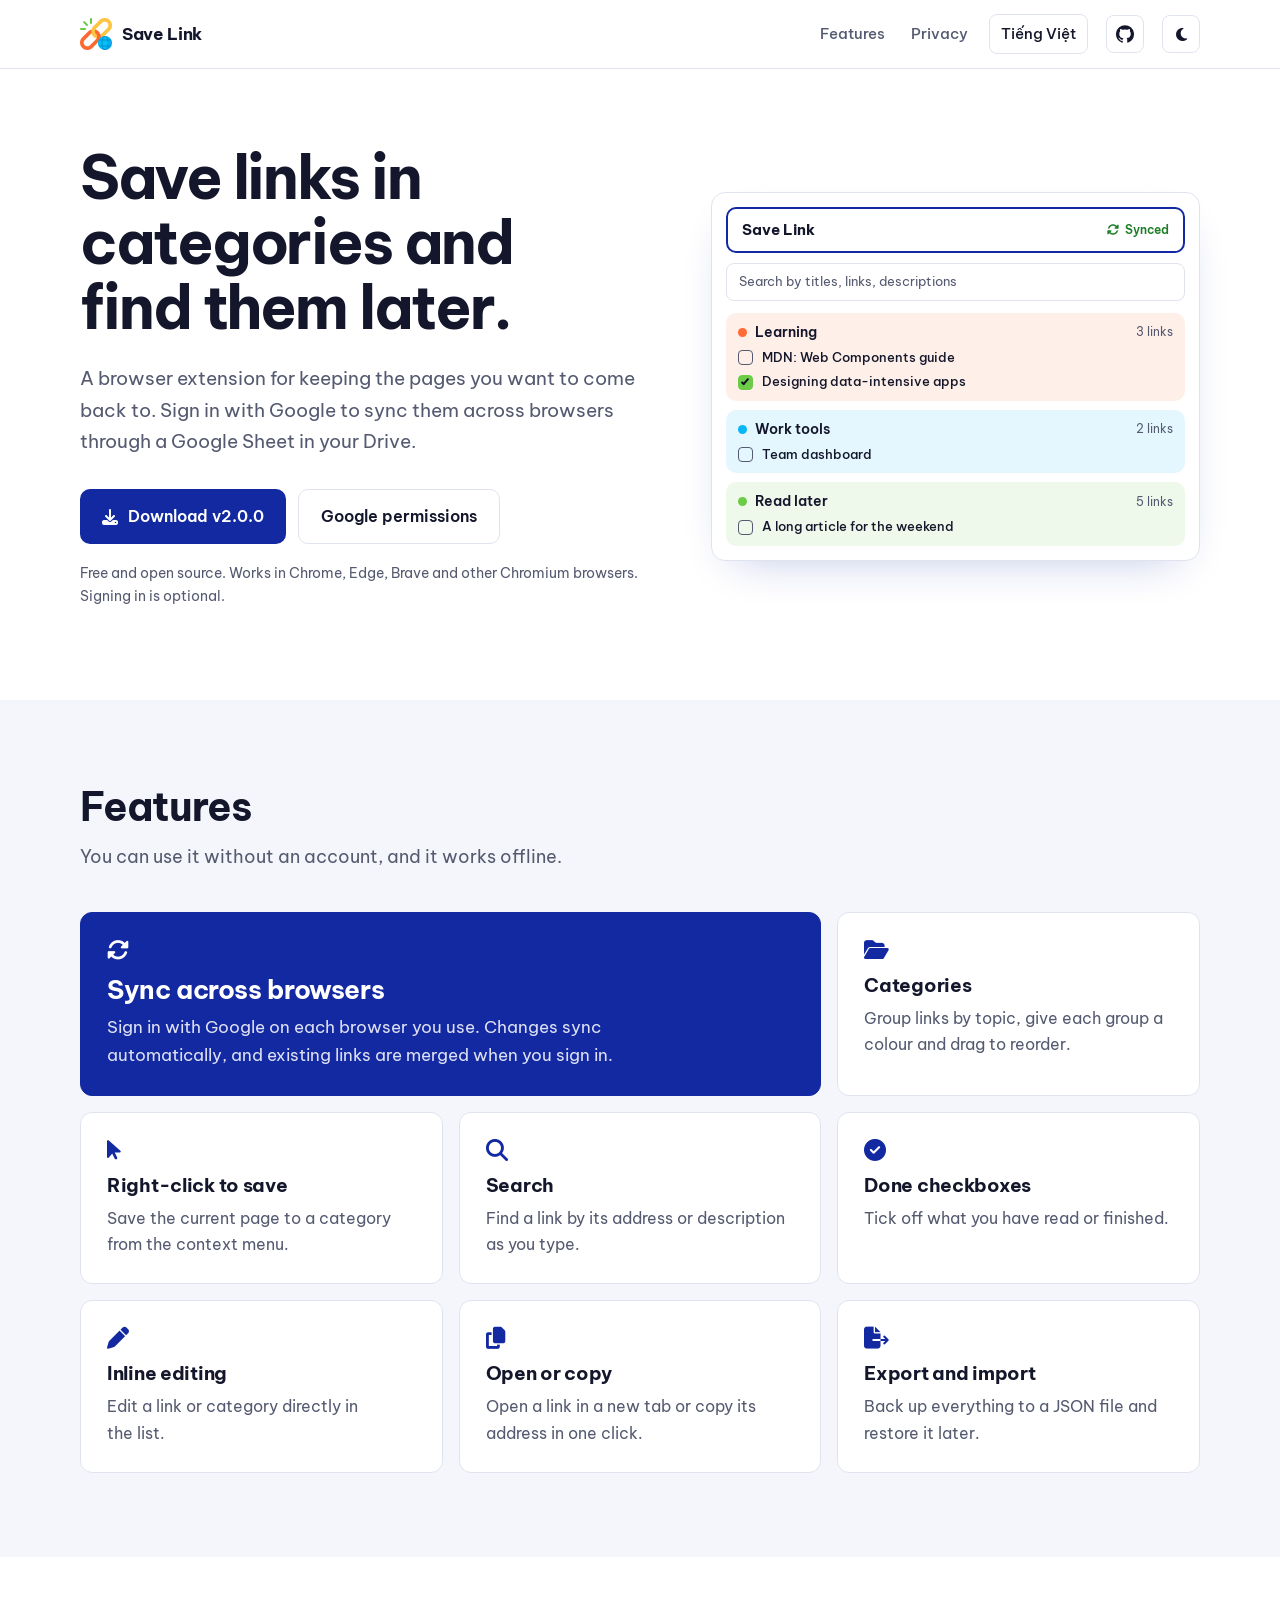
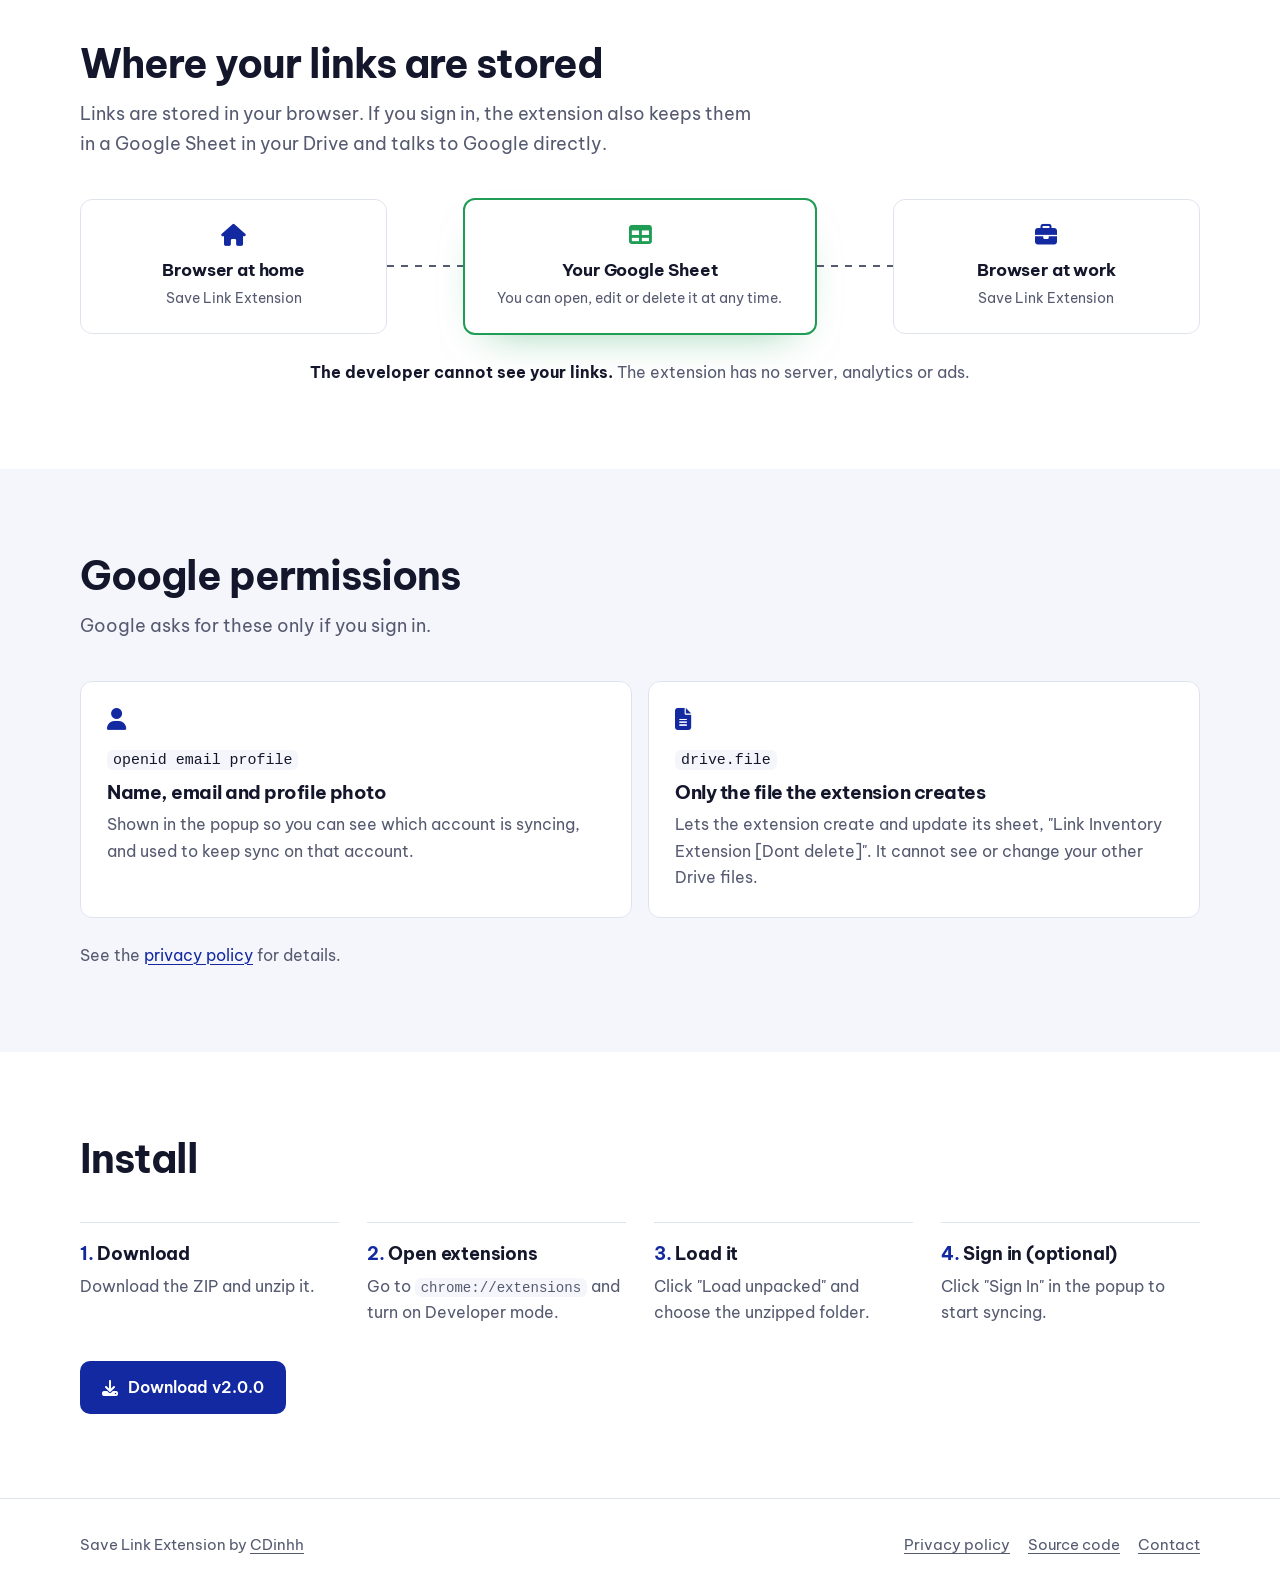
==== commit b3be7850: "Prepare v2.0.1 for the Chrome Web Store Glass popup redesign with Phosphor icons and Be Vietnam Pro," ====
--- a/docs/index.html
+++ b/docs/index.html
@@ -29,9 +29,9 @@
             <nav class="nav" aria-label="Main">
                 <a href="#features">Features</a>
                 <a href="privacy.html">Privacy</a>
-                <a href="https://github.com/CDinhh/Extension-Save-Link">GitHub</a>
                 <a class="lang" href="vi/" hreflang="vi" lang="vi">Tiếng Việt</a>
             </nav>
+            <a class="head-btn" href="https://github.com/CDinhh/Extension-Save-Link" aria-label="GitHub repository" title="GitHub repository"><svg viewBox="0 0 24 24" width="18" height="18" fill="currentColor" aria-hidden="true"><path d="M12 .3a12 12 0 0 0-3.8 23.38c.6.12.83-.26.83-.58v-2.03c-3.34.73-4.04-1.61-4.04-1.61-.55-1.39-1.33-1.76-1.33-1.76-1.09-.74.08-.73.08-.73 1.2.09 1.84 1.24 1.84 1.24 1.07 1.83 2.81 1.3 3.5 1 .1-.78.42-1.31.76-1.61-2.67-.3-5.47-1.33-5.47-5.93 0-1.31.47-2.38 1.24-3.22-.13-.3-.54-1.52.1-3.18 0 0 1-.32 3.3 1.23a11.5 11.5 0 0 1 6 0c2.28-1.55 3.29-1.23 3.29-1.23.64 1.66.23 2.88.12 3.18a4.65 4.65 0 0 1 1.23 3.22c0 4.61-2.8 5.63-5.48 5.92.42.37.81 1.1.81 2.22v3.29c0 .32.21.7.82.58A12 12 0 0 0 12 .3"/></svg></a>
             <button class="theme-toggle" type="button" hidden aria-pressed="false" aria-label="Dark mode" title="Dark mode"><i class="fa-solid fa-moon" aria-hidden="true"></i><i class="fa-solid fa-sun" aria-hidden="true"></i></button>
         </div>
     </header>
@@ -51,7 +51,7 @@
 
                 <div class="mock" role="img" aria-label="Illustration of the extension popup: three coloured categories of links, one newly added and one ticked as done, with a Synced status.">
                     <div class="mock-head">
-                        Link Inventory
+                        Save Link
                         <span class="sync-pill"><i class="fa-solid fa-rotate" aria-hidden="true"></i>Synced</span>
                     </div>
                     <div class="mock-search">Search by titles, links, descriptions</div>
@@ -135,13 +135,13 @@
                         <strong>Browser at home</strong>
                         <small>Save Link Extension</small>
                     </div>
-                    <i class="link-icon fa-solid fa-arrow-right-arrow-left" aria-hidden="true"></i>
+                    <div class="pipe" aria-hidden="true"></div>
                     <div class="node home">
                         <i class="icon fa-solid fa-table" aria-hidden="true"></i>
                         <strong>Your Google Sheet</strong>
                         <small>You can open, edit or delete it at any time.</small>
                     </div>
-                    <i class="link-icon fa-solid fa-arrow-right-arrow-left" aria-hidden="true"></i>
+                    <div class="pipe rev" aria-hidden="true"></div>
                     <div class="node">
                         <i class="icon fa-solid fa-briefcase" aria-hidden="true"></i>
                         <strong>Browser at work</strong>
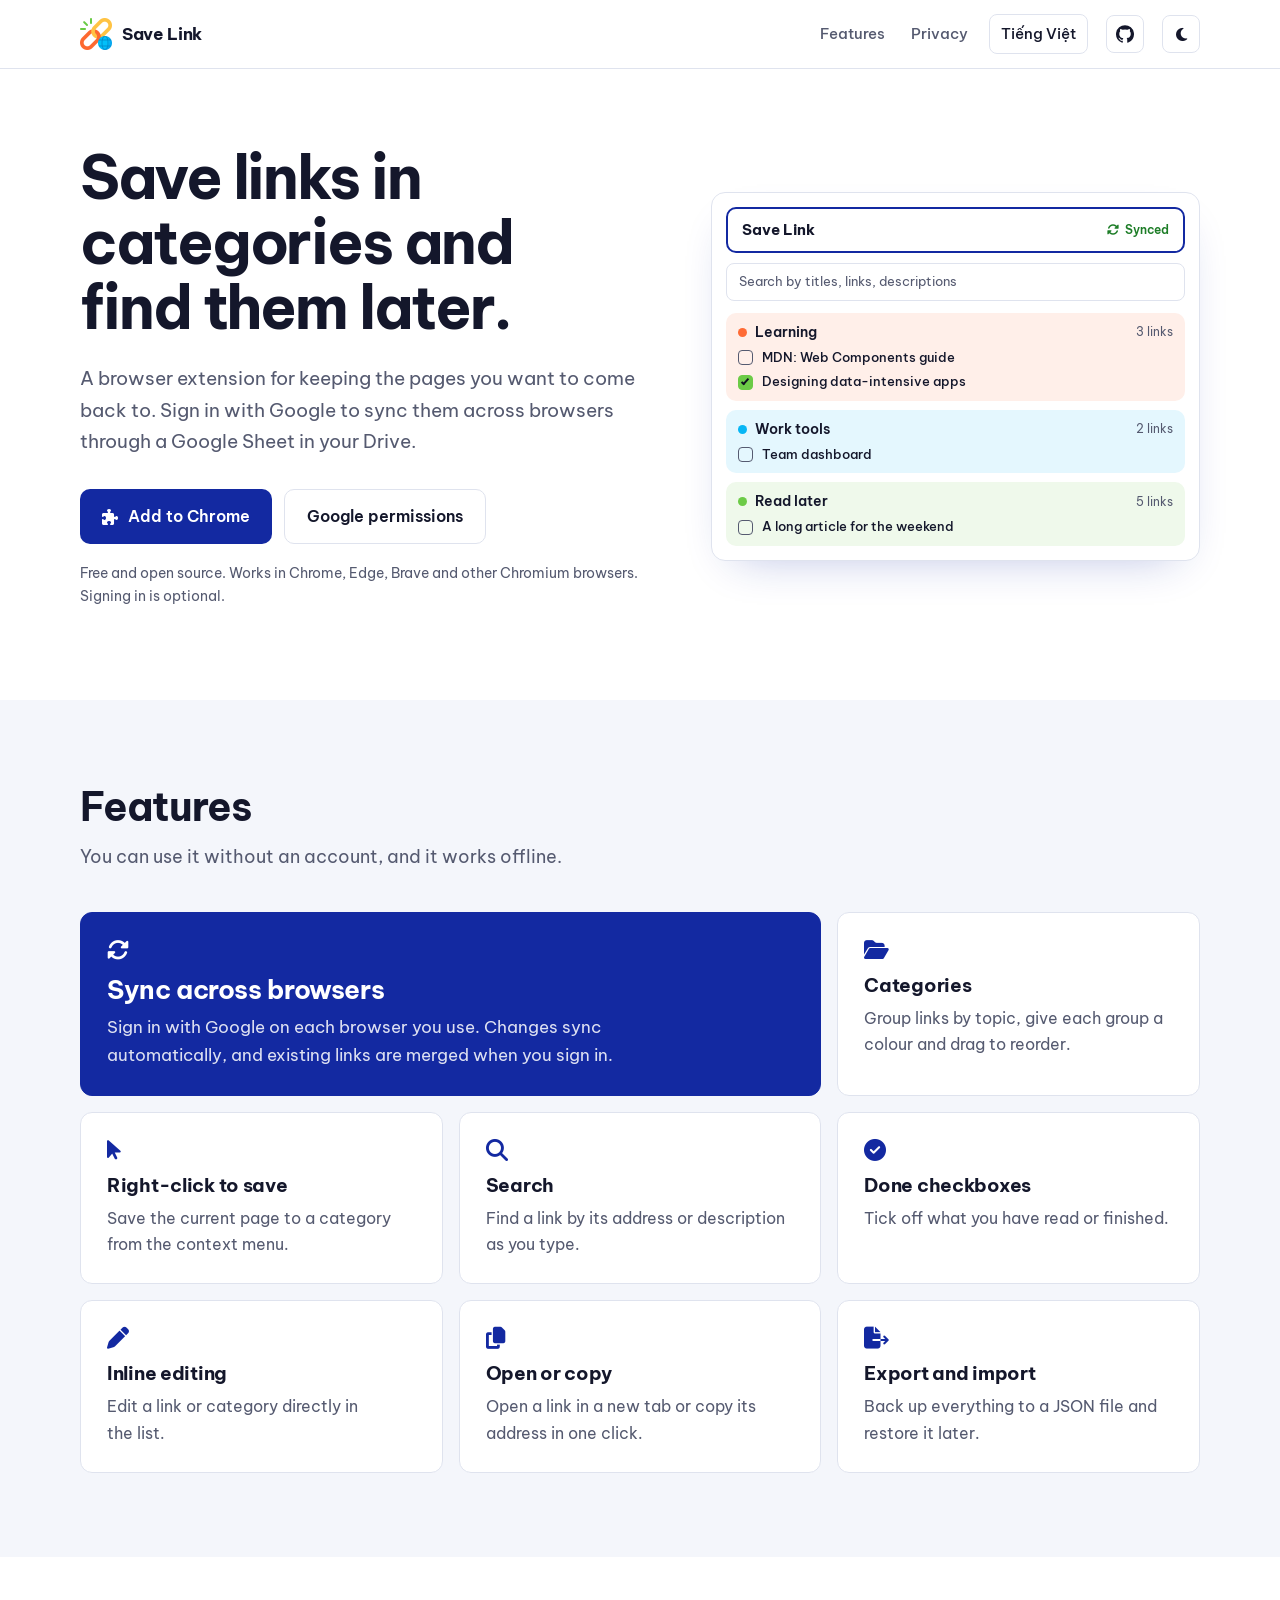
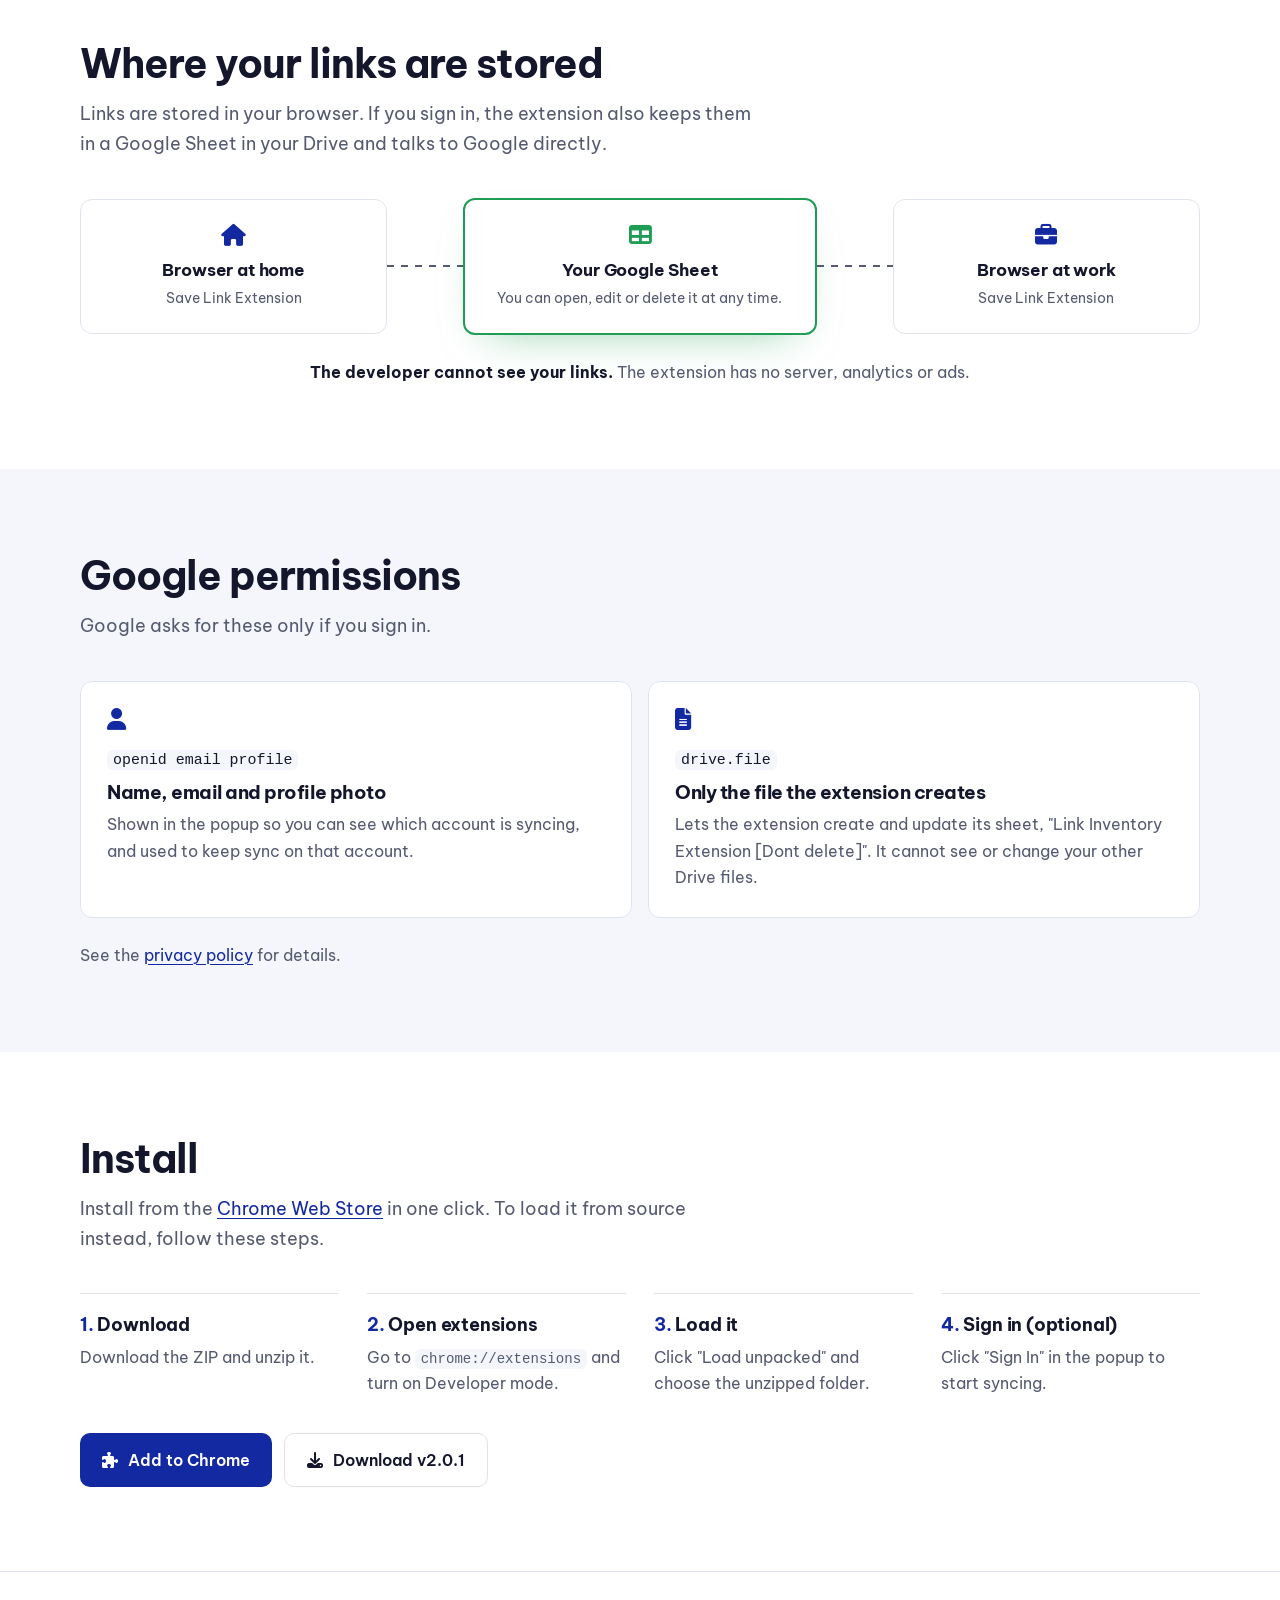
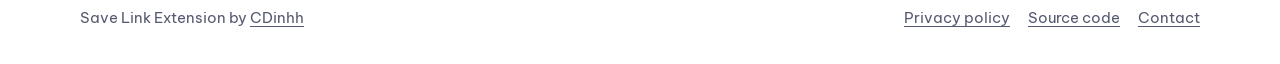
==== commit c9292508: "Link the Chrome Web Store from the site, trim README" ====
--- a/docs/index.html
+++ b/docs/index.html
@@ -43,7 +43,7 @@
                     <h1>Save links in categories and find them later.</h1>
                     <p class="lede">A browser extension for keeping the pages you want to come back to. Sign in with Google to sync them across browsers through a Google Sheet in your Drive.</p>
                     <div class="cta">
-                        <a class="btn btn-primary" href="https://github.com/CDinhh/Extension-Save-Link/archive/refs/tags/v2.0.0.zip"><i class="fa-solid fa-download" aria-hidden="true"></i>Download v2.0.0</a>
+                        <a class="btn btn-primary" href="https://chromewebstore.google.com/detail/aadamanlgmnfnihadggllbllfiggllob"><i class="fa-solid fa-puzzle-piece" aria-hidden="true"></i>Add to Chrome</a>
                         <a class="btn btn-ghost" href="#permissions">Google permissions</a>
                     </div>
                     <p class="fine">Free and open source. Works in Chrome, Edge, Brave and other Chromium browsers. Signing in is optional.</p>
@@ -180,6 +180,7 @@
             <div class="wrap">
                 <div class="section-head in">
                     <h2>Install</h2>
+                    <p>Install from the <a href="https://chromewebstore.google.com/detail/aadamanlgmnfnihadggllbllfiggllob">Chrome Web Store</a> in one click. To load it from source instead, follow these steps.</p>
                 </div>
                 <ol class="steps in">
                     <li><b>Download</b>Download the ZIP and unzip it.</li>
@@ -187,8 +188,9 @@
                     <li><b>Load it</b>Click "Load unpacked" and choose the unzipped folder.</li>
                     <li><b>Sign in (optional)</b>Click "Sign In" in the popup to start syncing.</li>
                 </ol>
-                <div class="steps-cta">
-                    <a class="btn btn-primary" href="https://github.com/CDinhh/Extension-Save-Link/archive/refs/tags/v2.0.0.zip"><i class="fa-solid fa-download" aria-hidden="true"></i>Download v2.0.0</a>
+                <div class="steps-cta cta">
+                    <a class="btn btn-primary" href="https://chromewebstore.google.com/detail/aadamanlgmnfnihadggllbllfiggllob"><i class="fa-solid fa-puzzle-piece" aria-hidden="true"></i>Add to Chrome</a>
+                    <a class="btn btn-ghost" href="https://github.com/CDinhh/Extension-Save-Link/archive/refs/tags/v2.0.1.zip"><i class="fa-solid fa-download" aria-hidden="true"></i>Download v2.0.1</a>
                 </div>
             </div>
         </section>
